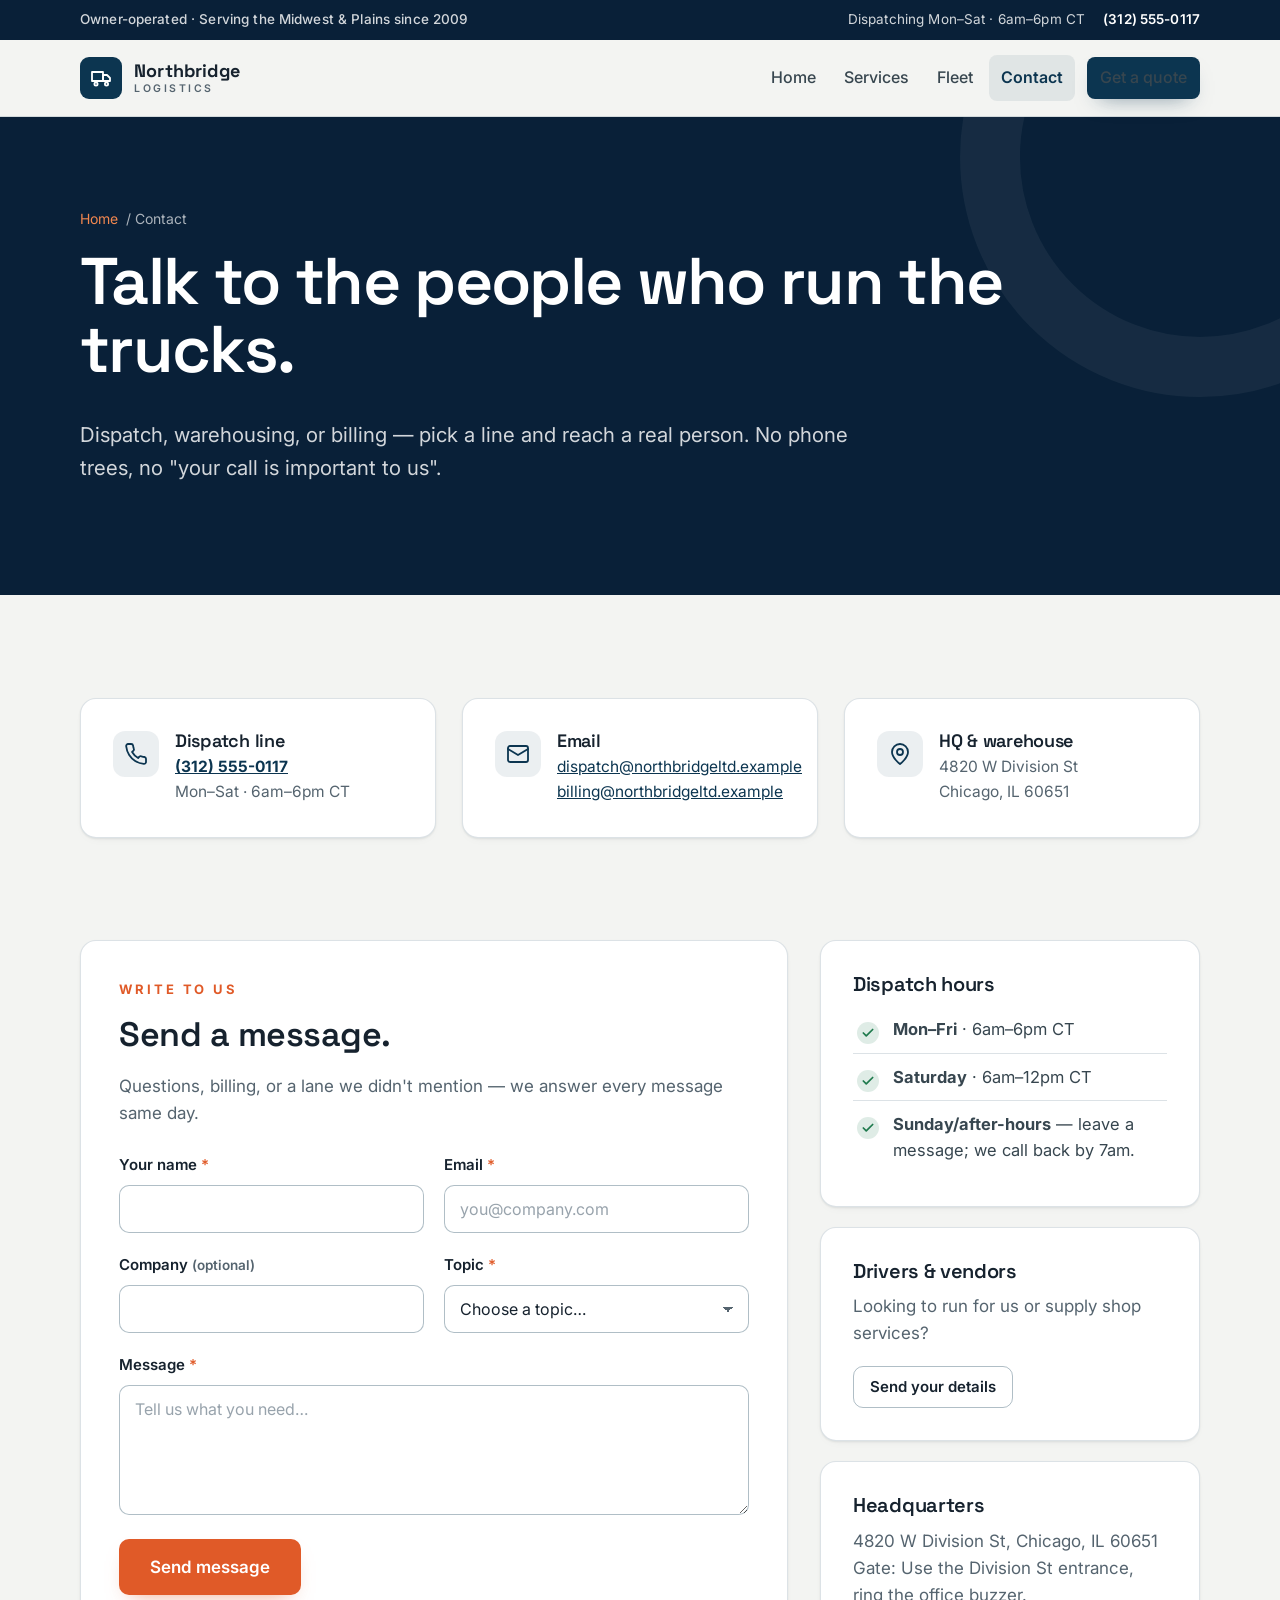
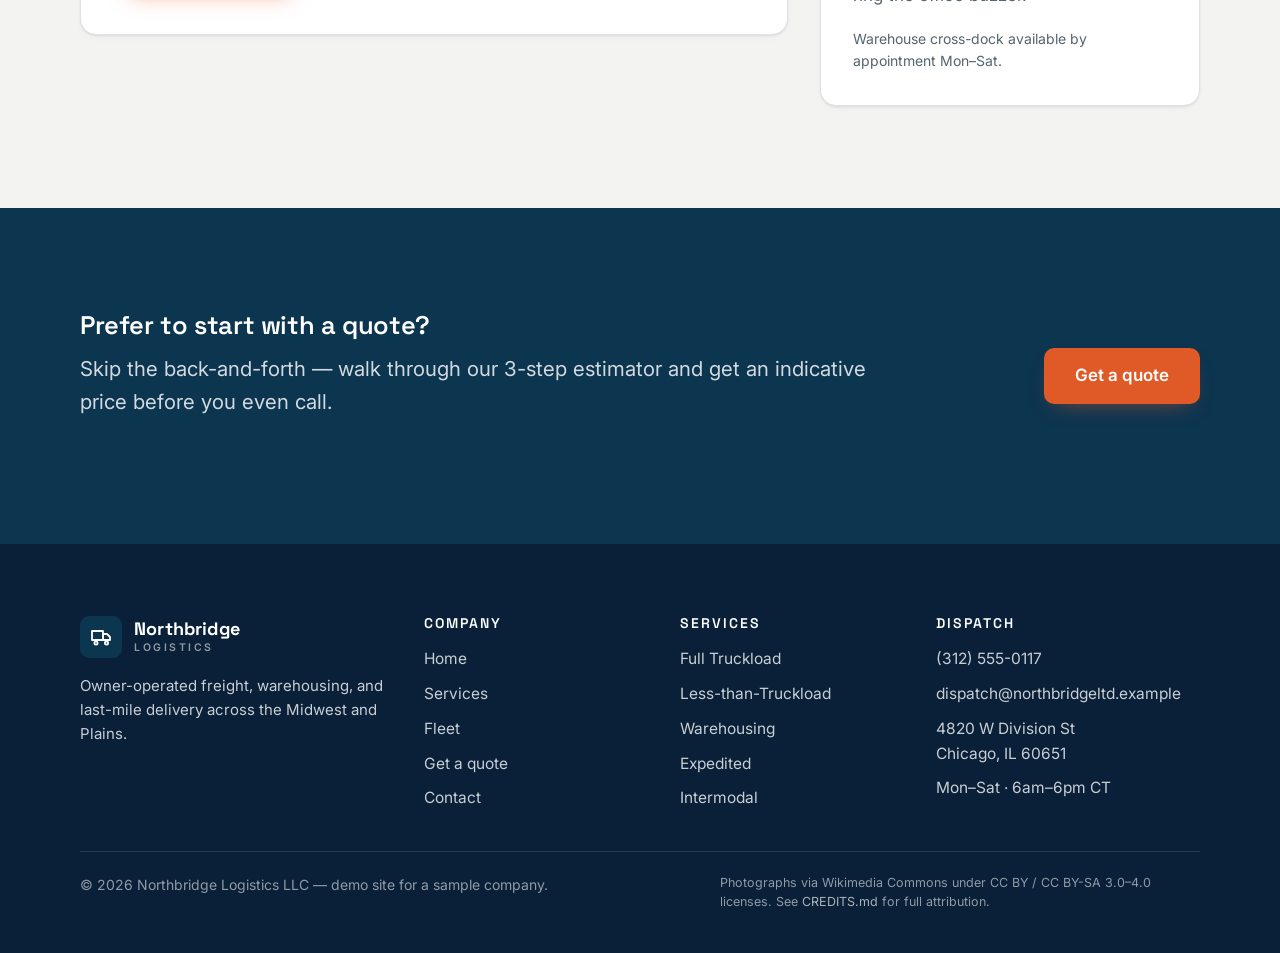
==== contact.html @ e2fc0018 "first commit" ====
<!DOCTYPE html>
<html lang="en">
<head>
  <meta charset="UTF-8">
  <meta name="viewport" content="width=device-width, initial-scale=1">
  <title>Contact — Northbridge Logistics</title>
  <meta name="description" content="Contact Northbridge Logistics dispatch, the Chicago warehouse, or the office. Real answers during dispatch hours, Mon–Sat 6am–6pm CT.">
  <link rel="preconnect" href="https://fonts.googleapis.com">
  <link rel="preconnect" href="https://fonts.gstatic.com" crossorigin>
  <link href="https://fonts.googleapis.com/css2?family=Inter:wght@400;500;600;700&family=Space+Grotesk:wght@500;600;700&display=swap" rel="stylesheet">
  <link rel="stylesheet" href="assets/styles.css">
</head>
<body>
  <a class="skip-link" href="#main">Skip to content</a>

  <div class="topbar">
    <div class="container">
      <p class="topbar-note">Owner-operated · Serving the Midwest &amp; Plains since 2009</p>
      <div class="topbar-right">
        <span class="topbar-region">Dispatching Mon–Sat · 6am–6pm CT</span>
        <a class="tel" href="tel:+13125550117">(312) 555-0117</a>
      </div>
    </div>
  </div>

  <header class="site-header">
    <div class="container navbar">
      <a class="brand" href="index.html" aria-label="Northbridge Logistics — home">
        <span class="brand-mark" aria-hidden="true">
          <svg width="24" height="24" viewBox="0 0 24 24" fill="none" stroke="currentColor" stroke-width="1.8" stroke-linecap="round" stroke-linejoin="round"><path d="M3 6h11v9H3z"/><path d="M14 9h4l3 3v3h-7z"/><circle cx="7" cy="18" r="1.6"/><circle cx="17.5" cy="18" r="1.6"/></svg>
        </span>
        <span class="brand-name">Northbridge<span class="brand-sub">Logistics</span></span>
      </a>
      <nav id="nav-links" class="nav-links" aria-label="Primary">
        <a href="index.html">Home</a>
        <a href="services.html">Services</a>
        <a href="fleet.html">Fleet</a>
        <a href="contact.html" aria-current="page">Contact</a>
        <a class="btn btn-primary btn-sm nav-cta" href="quote.html">Get a quote</a>
      </nav>
      <button id="nav-toggle" class="nav-toggle" type="button" aria-expanded="false" aria-controls="nav-links" aria-label="Toggle menu">
        <svg width="22" height="22" viewBox="0 0 24 24" fill="none" stroke="currentColor" stroke-width="2" stroke-linecap="round" aria-hidden="true"><path d="M4 6h16M4 12h16M4 18h16"/></svg>
      </button>
    </div>
  </header>

  <main id="main">
    <section class="page-hero">
      <div class="container">
        <p class="crumb"><a href="index.html">Home</a> / Contact</p>
        <h1 class="display">Talk to the people who run the trucks.</h1>
        <p class="lead">Dispatch, warehousing, or billing — pick a line and reach a real person. No phone trees, no "your call is important to us".</p>
      </div>
    </section>

    <section>
      <div class="container">
        <div class="info-cards" data-reveal>
          <div class="card info-card">
            <span class="ic-icon" aria-hidden="true">
              <svg width="24" height="24" viewBox="0 0 24 24" fill="none" stroke="currentColor" stroke-width="1.8" stroke-linecap="round" stroke-linejoin="round"><path d="M22 16.9v3a2 2 0 0 1-2.2 2 19.8 19.8 0 0 1-8.6-3 19.5 19.5 0 0 1-6-6 19.8 19.8 0 0 1-3-8.6A2 2 0 0 1 4.1 2h3a2 2 0 0 1 2 1.7c.1 1 .4 2 .7 2.9a2 2 0 0 1-.4 2.1L8.1 10a16 16 0 0 0 6 6l1.3-1.3a2 2 0 0 1 2.1-.4c.9.3 1.9.6 2.9.7a2 2 0 0 1 1.6 1.9z"/></svg>
            </span>
            <div>
              <h3>Dispatch line</h3>
              <p><a href="tel:+13125550117" style="font-weight:700">(312) 555-0117</a><br>Mon–Sat · 6am–6pm CT</p>
            </div>
          </div>
          <div class="card info-card">
            <span class="ic-icon" aria-hidden="true">
              <svg width="24" height="24" viewBox="0 0 24 24" fill="none" stroke="currentColor" stroke-width="1.8" stroke-linecap="round" stroke-linejoin="round"><rect x="2" y="4" width="20" height="16" rx="2"/><path d="m22 7-10 6L2 7"/></svg>
            </span>
            <div>
              <h3>Email</h3>
              <p><a href="mailto:dispatch@northbridgeltd.example">dispatch@northbridgeltd.example</a><br><a href="mailto:billing@northbridgeltd.example">billing@northbridgeltd.example</a></p>
            </div>
          </div>
          <div class="card info-card">
            <span class="ic-icon" aria-hidden="true">
              <svg width="24" height="24" viewBox="0 0 24 24" fill="none" stroke="currentColor" stroke-width="1.8" stroke-linecap="round" stroke-linejoin="round"><path d="M20 10c0 6-8 12-8 12S4 16 4 10a8 8 0 0 1 16 0z"/><circle cx="12" cy="10" r="3"/></svg>
            </span>
            <div>
              <h3>HQ &amp; warehouse</h3>
              <p>4820 W Division St<br>Chicago, IL 60651</p>
            </div>
          </div>
        </div>
      </div>
    </section>

    <section style="padding-top:0">
      <div class="container">
        <div class="quote-layout">
          <!-- form -->
          <div class="card" style="padding:clamp(24px,3vw,40px)">
            <div id="contact-form-wrap">
              <p class="eyebrow">Write to us</p>
              <h2 class="display-2" style="font-size:clamp(26px,3vw,34px)">Send a message.</h2>
              <p class="muted" style="margin-bottom:26px">Questions, billing, or a lane we didn't mention — we answer every message same day.</p>
              <form id="contact-form" data-validate novalidate>
                <div class="form-errors-summary" role="status"></div>
                <div class="form-grid">
                  <div class="field">
                    <label for="cf-name">Your name <span class="req" aria-hidden="true">*</span></label>
                    <input id="cf-name" name="name" type="text" autocomplete="name" required data-required>
                    <span class="error-msg">Please enter your name.</span>
                  </div>
                  <div class="field">
                    <label for="cf-email">Email <span class="req" aria-hidden="true">*</span></label>
                    <input id="cf-email" name="email" type="email" autocomplete="email" required data-required placeholder="you@company.com">
                    <span class="error-msg">Enter a valid email address.</span>
                  </div>
                  <div class="field">
                    <label for="cf-company">Company <span class="hint">(optional)</span></label>
                    <input id="cf-company" name="company" type="text" autocomplete="organization">
                  </div>
                  <div class="field">
                    <label for="cf-subject">Topic <span class="req" aria-hidden="true">*</span></label>
                    <select id="cf-subject" name="subject" required data-required>
                      <option value="">Choose a topic…</option>
                      <option>Freight quote or booking</option>
                      <option>Warehousing &amp; storage</option>
                      <option>Billing or invoicing</option>
                      <option>Driver / fleet inquiries</option>
                      <option>Something else</option>
                    </select>
                    <span class="error-msg">Please choose a topic.</span>
                  </div>
                  <div class="field full">
                    <label for="cf-message">Message <span class="req" aria-hidden="true">*</span></label>
                    <textarea id="cf-message" name="message" required data-required minlength="10" placeholder="Tell us what you need…"></textarea>
                    <span class="error-msg">Please add a little more detail (at least 10 characters).</span>
                  </div>
                </div>
                <p style="margin:24px 0 0">
                  <button class="btn btn-accent btn-lg" type="submit">Send message</button>
                </p>
              </form>
            </div>
            <div id="contact-success" class="success-panel" style="display:none">
              <div class="check" aria-hidden="true">
                <svg width="40" height="40" viewBox="0 0 24 24" fill="none">
                  <circle cx="12" cy="12" r="11" fill="#1f7a4d"/>
                  <path d="m7.5 12.5 3 3 6-6.5" stroke="#fff" stroke-width="2.2" stroke-linecap="round" stroke-linejoin="round"/>
                </svg>
              </div>
              <h2 class="display-2">Message received.</h2>
              <p class="lead">Thanks — a real person will reply during dispatch hours, usually within the hour.</p>
              <p><a class="btn btn-primary" href="index.html">Back to home</a></p>
            </div>
          </div>

          <!-- aside -->
          <aside>
            <div class="card" data-reveal>
              <h3 style="font-size:20px">Dispatch hours</h3>
              <ul class="checklist" style="margin-bottom:0">
                <li><strong>Mon–Fri</strong> · 6am–6pm CT</li>
                <li><strong>Saturday</strong> · 6am–12pm CT</li>
                <li><strong>Sunday/after-hours</strong> — leave a message; we call back by 7am.</li>
              </ul>
            </div>
            <div class="card" data-reveal style="--reveal-delay:90ms;margin-top:20px">
              <h3 style="font-size:20px">Drivers &amp; vendors</h3>
              <p class="muted">Looking to run for us or supply shop services?</p>
              <p style="margin-bottom:0"><a class="btn btn-ghost btn-sm" href="mailto:recruiting@northbridgeltd.example">Send your details</a></p>
            </div>
            <div class="card" data-reveal style="--reveal-delay:160ms;margin-top:20px">
              <h3 style="font-size:20px">Headquarters</h3>
              <p class="muted">4820 W Division St, Chicago, IL 60651<br>Gate: Use the Division St entrance, ring the office buzzer.</p>
              <p class="muted" style="margin-bottom:0;font-size:14px">Warehouse cross-dock available by appointment Mon–Sat.</p>
            </div>
          </aside>
        </div>
      </div>
    </section>

    <section class="cta-band">
      <div class="container">
        <div class="cta-inner" data-reveal>
          <div>
            <h2>Prefer to start with a quote?</h2>
            <p class="lead">Skip the back-and-forth — walk through our 3-step estimator and get an indicative price before you even call.</p>
          </div>
          <div class="cta-actions">
            <a class="btn btn-accent btn-lg" href="quote.html">Get a quote</a>
          </div>
        </div>
      </div>
    </section>
  </main>

  <footer class="site-footer">
    <div class="container">
      <div class="footer-grid">
        <div class="footer-col footer-brand">
          <a class="brand" href="index.html" aria-label="Northbridge Logistics — home">
            <span class="brand-mark" aria-hidden="true">
              <svg width="24" height="24" viewBox="0 0 24 24" fill="none" stroke="currentColor" stroke-width="1.8" stroke-linecap="round" stroke-linejoin="round"><path d="M3 6h11v9H3z"/><path d="M14 9h4l3 3v3h-7z"/><circle cx="7" cy="18" r="1.6"/><circle cx="17.5" cy="18" r="1.6"/></svg>
            </span>
            <span class="brand-name">Northbridge<span class="brand-sub">Logistics</span></span>
          </a>
          <p>Owner-operated freight, warehousing, and last-mile delivery across the Midwest and Plains.</p>
        </div>
        <div class="footer-col">
          <h4>Company</h4>
          <ul>
            <li><a href="index.html">Home</a></li>
            <li><a href="services.html">Services</a></li>
            <li><a href="fleet.html">Fleet</a></li>
            <li><a href="quote.html">Get a quote</a></li>
            <li><a href="contact.html">Contact</a></li>
          </ul>
        </div>
        <div class="footer-col">
          <h4>Services</h4>
          <ul>
            <li><a href="services.html#ftl">Full Truckload</a></li>
            <li><a href="services.html#ltl">Less-than-Truckload</a></li>
            <li><a href="services.html#warehousing">Warehousing</a></li>
            <li><a href="services.html#expedited">Expedited</a></li>
            <li><a href="services.html#intermodal">Intermodal</a></li>
          </ul>
        </div>
        <div class="footer-col">
          <h4>Dispatch</h4>
          <ul>
            <li><a href="tel:+13125550117">(312) 555-0117</a></li>
            <li><a href="mailto:dispatch@northbridgeltd.example">dispatch@northbridgeltd.example</a></li>
            <li>4820 W Division St<br>Chicago, IL 60651</li>
            <li>Mon–Sat · 6am–6pm CT</li>
          </ul>
        </div>
      </div>
      <div class="footer-bottom">
        <p>© <span data-year>2026</span> Northbridge Logistics LLC — demo site for a sample company.</p>
        <p class="credit-note">Photographs via Wikimedia Commons under CC BY / CC BY-SA 3.0–4.0 licenses. See <a href="CREDITS.md">CREDITS.md</a> for full attribution.</p>
      </div>
    </div>
  </footer>

  <script src="assets/main.js"></script>
</body>
</html>
---- assets/styles.css ----
/* ============================================================
   NORTHBRIDGE LOGISTICS — design system
   Tokens, base, components, layout, responsive, motion
   ============================================================ */

:root {
  --bg: #f3f4f2;
  --bg-soft: #e9ece8;
  --card: #ffffff;
  --ink: #16222e;
  --ink-soft: #37464f;
  --muted: #55646f;
  --navy: #0c3550;
  --navy-deep: #092038;
  --accent: #e05a28;
  --accent-deep: #bd4a1f;
  --line: rgba(12, 53, 80, 0.14);
  --line-strong: rgba(12, 53, 80, 0.32);
  --ok: #1f7a4d;
  --danger: #b3261e;
  --focus: #f2874f;
  --radius: 10px;
  --radius-lg: 16px;
  --shadow-sm: 0 1px 2px rgba(16, 32, 44, 0.08), 0 4px 14px -10px rgba(16, 32, 44, 0.18);
  --shadow-lg: 0 2px 6px rgba(16, 32, 44, 0.08), 0 24px 48px -24px rgba(16, 32, 44, 0.35);
  --font-d: "Space Grotesk", "Helvetica Neue", Arial, sans-serif;
  --font-b: "Inter", -apple-system, BlinkMacSystemFont, "Segoe UI", Arial, sans-serif;
  --container: 1200px;
  --gutter: clamp(20px, 4vw, 40px);
  --sec-pad: clamp(56px, 8vw, 112px);
  --ease: cubic-bezier(0.22, 1, 0.36, 1);
}

/* ---------- reset / base ---------- */

*, *::before, *::after { box-sizing: border-box; }

html { scroll-behavior: smooth; }

@media (prefers-reduced-motion: reduce) {
  html { scroll-behavior: auto; }
  *, *::before, *::after {
    animation-duration: 0.001ms !important;
    animation-iteration-count: 1 !important;
    transition-duration: 0.001ms !important;
  }
}

body {
  margin: 0;
  background: var(--bg);
  color: var(--ink);
  font-family: var(--font-b);
  font-size: 17px;
  line-height: 1.6;
  -webkit-font-smoothing: antialiased;
  text-rendering: optimizeLegibility;
}

h1, h2, h3, h4 {
  font-family: var(--font-d);
  line-height: 1.12;
  margin: 0 0 0.55em;
  color: var(--ink);
  font-weight: 600;
  letter-spacing: -0.015em;
}

p { margin: 0 0 1.1em; }
a { color: var(--navy); }
img { max-width: 100%; height: auto; display: block; }

:focus-visible {
  outline: 3px solid var(--focus);
  outline-offset: 3px;
  border-radius: 4px;
}

::selection { background: var(--navy); color: #fff; }

.container {
  width: 100%;
  max-width: var(--container);
  margin: 0 auto;
  padding-inline: var(--gutter);
}

section { padding-block: var(--sec-pad); }
section[id] { scroll-margin-top: 92px; }

.topbar {
  background: var(--navy-deep);
  color: rgba(255, 255, 255, 0.82);
  font-size: 13.5px;
  letter-spacing: 0.01em;
}
.topbar .container { display: flex; align-items: center; gap: 18px; min-height: 40px; }
.topbar .topbar-note { margin: 0; font-weight: 500; }
.topbar .topbar-right { margin-left: auto; display: flex; gap: 18px; align-items: center; }
.topbar a { color: #fff; text-decoration: none; }
.topbar a:hover, .topbar a:focus-visible { color: var(--focus); }
.topbar .tel { font-weight: 600; }
@media (max-width: 640px) {
  .topbar .topbar-note, .topbar .topbar-region { display: none; }
}

/* ---------- header / nav ---------- */

.site-header {
  position: sticky;
  top: 0;
  z-index: 60;
  background: rgba(243, 244, 242, 0.94);
  backdrop-filter: saturate(1.4) blur(10px);
  border-bottom: 1px solid var(--line);
  transition: box-shadow 0.25s var(--ease);
}
.site-header.scrolled { box-shadow: 0 10px 30px -20px rgba(9, 32, 56, 0.45); }

.navbar { display: flex; align-items: center; gap: 24px; min-height: 76px; }

.brand { display: inline-flex; align-items: center; gap: 12px; text-decoration: none; margin-right: auto; }
.brand-mark {
  width: 42px; height: 42px; flex: none;
  display: grid; place-items: center;
  background: var(--navy); color: #fff; border-radius: 9px;
}
.brand-mark svg { display: block; }
.brand-name { font-family: var(--font-d); font-weight: 700; font-size: 18px; line-height: 1.05; color: var(--ink); letter-spacing: 0.01em; }
.brand-sub { display: block; font-family: var(--font-b); font-size: 10.5px; letter-spacing: 0.24em; text-transform: uppercase; color: var(--muted); font-weight: 600; margin-top: 3px; }

.nav-links { display: flex; align-items: center; gap: 4px; }
.nav-links a {
  color: var(--ink-soft); text-decoration: none; font-weight: 500; font-size: 16px;
  padding: 10px 12px; border-radius: 8px; transition: color 0.18s ease, background 0.18s ease;
}
.nav-links a:hover { color: var(--navy); background: rgba(12, 53, 80, 0.06); }
.nav-links a[aria-current="page"] { color: var(--navy); background: rgba(12, 53, 80, 0.08); font-weight: 600; }

.nav-cta { margin-left: 8px; }

.nav-toggle {
  display: none;
  margin-left: auto;
  width: 46px; height: 46px;
  border: 1px solid var(--line-strong); background: transparent; border-radius: 9px;
  cursor: pointer; color: var(--navy); align-items: center; justify-content: center;
}
.nav-toggle:hover, .nav-toggle:focus-visible { background: rgba(12, 53, 80, 0.06); }

@media (max-width: 900px) {
  .nav-toggle { display: flex; }
  .nav-links {
    position: absolute; top: 100%; left: 0; right: 0;
    flex-direction: column; align-items: stretch; gap: 2px;
    background: var(--bg); border-bottom: 1px solid var(--line);
    padding: 14px var(--gutter) 18px;
    display: none;
  }
  .nav-links.open { display: flex; box-shadow: 0 30px 40px -28px rgba(9, 32, 56, 0.4); }
  .nav-links a { padding: 13px 14px; font-size: 17px; }
  .nav-cta { margin-left: 0; margin-top: 10px; width: 100%; text-align: center; }
}

/* ---------- buttons ---------- */

.btn {
  --pt: 5px;
  display: inline-flex; align-items: center; justify-content: center; gap: 9px;
  min-height: 48px; padding: var(--pt) 24px;
  border-radius: 10px; border: 1px solid transparent;
  font-family: var(--font-b); font-weight: 600; font-size: 16px; line-height: 1.1;
  text-decoration: none; cursor: pointer;
  transition: transform 0.16s ease, background 0.18s ease, border-color 0.18s ease, box-shadow 0.18s ease;
  white-space: nowrap;
}
.btn:active { transform: translateY(1px) scale(0.99); }

.btn-primary { background: var(--navy); color: #fff; box-shadow: 0 10px 22px -12px rgba(12, 53, 80, 0.55); }
.btn-primary:hover, .btn-primary:focus-visible { background: var(--navy-deep); }

.btn-accent { background: var(--accent); color: #fff; box-shadow: 0 10px 22px -12px rgba(224, 90, 40, 0.6); }
.btn-accent:hover, .btn-accent:focus-visible { background: var(--accent-deep); }

.btn-ghost { background: transparent; color: var(--ink); border-color: var(--line-strong); }
.btn-ghost:hover, .btn-ghost:focus-visible { border-color: var(--navy); color: var(--navy); background: rgba(12, 53, 80, 0.04); }

.btn-light-ghost { background: rgba(255, 255, 255, 0.09); color: #fff; border-color: rgba(255, 255, 255, 0.4); }
.btn-light-ghost:hover, .btn-light-ghost:focus-visible { background: rgba(255, 255, 255, 0.18); border-color: #fff; color: #fff; }

.btn-lg { min-height: 56px; padding: 8px 30px; font-size: 17px; }
.btn-sm { min-height: 42px; padding: 4px 16px; font-size: 15px; }

/* ---------- typographic helpers ---------- */

.eyebrow {
  font-family: var(--font-b); font-size: 13px; font-weight: 700;
  letter-spacing: 0.22em; text-transform: uppercase; color: var(--accent);
  margin: 0 0 16px;
}
.lead { font-size: clamp(18px, 1.6vw, 21px); color: var(--ink-soft); max-width: 64ch; }
.muted { color: var(--muted); }

.display {
  font-size: clamp(38px, 5.4vw, 66px);
  font-weight: 600; letter-spacing: -0.025em; line-height: 1.02;
}
.display-2 { font-size: clamp(30px, 3.8vw, 48px); }

.section-head { max-width: 760px; margin-bottom: clamp(36px, 5vw, 56px); }
.section-head.center { margin-inline: auto; text-align: center; }
.section-head.center .lead { margin-inline: auto; }

/* ---------- cards / grids ---------- */

.grid { display: grid; gap: clamp(16px, 2.4vw, 28px); }
.grid-2 { grid-template-columns: repeat(2, minmax(0, 1fr)); }
.grid-3 { grid-template-columns: repeat(3, minmax(0, 1fr)); }
.grid-4 { grid-template-columns: repeat(4, minmax(0, 1fr)); }

.card {
  background: var(--card);
  border: 1px solid var(--line);
  border-radius: var(--radius-lg);
  padding: clamp(22px, 2.6vw, 32px);
  box-shadow: var(--shadow-sm);
}
.card-link { text-decoration: none; color: inherit; display: block; transition: transform 0.22s var(--ease), box-shadow 0.22s var(--ease), border-color 0.22s ease; }
.card-link:hover, .card-link:focus-visible { transform: translateY(-4px); box-shadow: var(--shadow-lg); border-color: var(--line-strong); }
.card-link h3 { color: var(--ink); }

.card-icon {
  width: 52px; height: 52px; border-radius: 12px;
  display: grid; place-items: center;
  background: rgba(12, 53, 80, 0.08); color: var(--navy);
  margin-bottom: 20px;
}
.card-icon.accent { background: rgba(224, 90, 40, 0.12); color: var(--accent-deep); }

.card-media { border-radius: var(--radius-lg) var(--radius-lg) 0 0; overflow: hidden; aspect-ratio: 16 / 9; background: var(--bg-soft); }
.card-media img { width: 100%; height: 100%; object-fit: cover; }
.card-body { padding: 22px 24px 26px; }

/* stat band */

.stats {
  display: grid; grid-template-columns: repeat(4, minmax(0, 1fr)); gap: clamp(20px, 3vw, 40px);
}
.stat .stat-num {
  font-family: var(--font-d); font-weight: 600;
  font-size: clamp(30px, 3.4vw, 46px); line-height: 1;
  letter-spacing: -0.02em; color: #fff; white-space: nowrap;
}
.stat .stat-label { margin-top: 10px; color: rgba(255, 255, 255, 0.72); font-size: 15px; }

.band-dark { background: var(--navy-deep); color: rgba(255, 255, 255, 0.86); }
.band-dark .display, .band-dark h2, .band-dark h3 { color: #fff; }
.band-dark .lead, .band-dark .muted { color: rgba(255, 255, 255, 0.78); }

.band-navy { background: var(--navy); color: rgba(255, 255, 255, 0.88); }
.band-navy h2, .band-navy h3, .band-navy .display { color: #fff; }
.band-navy .lead { color: rgba(255, 255, 255, 0.78); }

/* split sections */

.split { display: grid; grid-template-columns: minmax(0, 1.05fr) minmax(0, 0.95fr); gap: clamp(28px, 5vw, 72px); align-items: center; }
.split.reverse .split-media { order: -1; }
.split-media { position: relative; }
.split-media img { width: 100%; border-radius: var(--radius-lg); box-shadow: var(--shadow-lg); }
.split-media .tag {
  position: absolute; left: 18px; bottom: 18px;
  background: rgba(9, 32, 56, 0.88); color: #fff;
  font-size: 13px; font-weight: 600; letter-spacing: 0.02em;
  padding: 8px 14px; border-radius: 8px;
}

.checklist { list-style: none; margin: 0 0 26px; padding: 0; }
.checklist li {
  position: relative; padding: 10px 0 10px 40px; border-top: 1px solid var(--line);
  font-size: 16.5px; color: var(--ink-soft);
}
.checklist li::before {
  content: ""; position: absolute; left: 4px; top: 16px;
  width: 22px; height: 22px; border-radius: 50%;
  background: rgba(31, 122, 77, 0.14);
  background-image: url("data:image/svg+xml,%3Csvg xmlns='http://www.w3.org/2000/svg' width='14' height='14' viewBox='0 0 24 24' fill='none' stroke='%231f7a4d' stroke-width='3' stroke-linecap='round' stroke-linejoin='round'%3E%3Cpath d='M20 6 9 17l-5-5'/%3E%3C/svg%3E");
  background-repeat: no-repeat; background-position: center;
}
.checklist li:first-child { border-top: 0; }

/* hero */

.hero {
  position: relative; padding: 0; overflow: hidden;
  background: var(--navy-deep); color: #fff;
}
.hero-media { position: absolute; inset: 0; }
.hero-media img { width: 100%; height: 100%; object-fit: cover; object-position: center 62%; }
.hero-media::after {
  content: ""; position: absolute; inset: 0;
  background: linear-gradient(100deg, rgba(9, 32, 56, 0.93) 0%, rgba(9, 32, 56, 0.78) 38%, rgba(9, 32, 56, 0.28) 78%, rgba(9, 32, 56, 0.28) 100%);
}
.hero-inner {
  position: relative; z-index: 2;
  padding-block: clamp(72px, 11vw, 148px);
  max-width: 720px;
}
.hero .eyebrow { color: var(--focus); }
.hero h1 { color: #fff; }
.hero .lead { color: rgba(255, 255, 255, 0.85); }
.hero-actions { display: flex; flex-wrap: wrap; gap: 14px; margin: 30px 0 40px; }
.hero-trust { display: flex; flex-wrap: wrap; gap: 10px 26px; color: rgba(255, 255, 255, 0.82); font-size: 15px; }
.hero-trust span { display: inline-flex; align-items: center; gap: 8px; }
.hero-trust strong { color: #fff; font-family: var(--font-d); }

/* page hero (subpages) */

.page-hero { background: var(--navy-deep); color: #fff; padding-block: clamp(56px, 7vw, 88px); position: relative; overflow: hidden; }
.page-hero h1 { color: #fff; }
.page-hero .lead { color: rgba(255, 255, 255, 0.82); max-width: 60ch; }
.page-hero .crumb { display: inline-flex; gap: 8px; color: rgba(255, 255, 255, 0.66); font-size: 14px; margin-bottom: 18px; }
.page-hero .crumb a { color: var(--focus); text-decoration: none; }
.page-hero .crumb a:hover { text-decoration: underline; }
.page-hero::after {
  content: ""; position: absolute; right: -160px; top: -200px; width: 480px; height: 480px;
  border-radius: 50%; border: 60px solid rgba(255, 255, 255, 0.05); pointer-events: none;
}

/* numbered steps */

.steps { display: grid; grid-template-columns: repeat(4, minmax(0, 1fr)); gap: clamp(18px, 3vw, 32px); counter-reset: step; }
.step { position: relative; padding-top: 58px; }
.step::before {
  counter-increment: step; content: "0" counter(step);
  position: absolute; top: 0; left: 0;
  font-family: var(--font-d); font-size: 42px; font-weight: 600; line-height: 1;
  color: var(--line-strong);
}
.step h3 { font-size: 21px; }
.step p { color: var(--muted); font-size: 16px; }

/* timeline / process */

.timeline { display: grid; gap: 0; max-width: 820px; }
.timeline-item { display: grid; grid-template-columns: 84px minmax(0, 1fr); gap: 24px; padding: 26px 0; border-top: 1px solid var(--line); }
.timeline-item:first-child { border-top: 0; }
.timeline-num { font-family: var(--font-d); font-size: 20px; font-weight: 600; color: var(--accent); padding-top: 2px; }
.timeline-item h3 { font-size: 22px; margin-bottom: 6px; }
.timeline-item p { color: var(--muted); margin: 0; max-width: 60ch; }

/* tags / chips */

.chip {
  display: inline-flex; align-items: center; gap: 6px;
  font-size: 13.5px; font-weight: 600; color: var(--navy);
  background: rgba(12, 53, 80, 0.08); border-radius: 999px; padding: 6px 13px;
}
.chip.accent { color: var(--accent-deep); background: rgba(224, 90, 40, 0.1); }
.chip-row { display: flex; flex-wrap: wrap; gap: 8px; }

/* feature lists in service blocks */

.feature-list { list-style: none; margin: 18px 0 0; padding: 0; display: grid; gap: 10px; }
.feature-list li { display: flex; gap: 10px; align-items: flex-start; font-size: 16px; color: var(--ink-soft); }
.feature-list svg { flex: none; margin-top: 3px; color: var(--ok); }

/* fleet cards */

.fleet-card { border-radius: var(--radius-lg); overflow: hidden; background: var(--card); border: 1px solid var(--line); box-shadow: var(--shadow-sm); }
.fleet-media { aspect-ratio: 16 / 10; overflow: hidden; background: var(--bg-soft); }
.fleet-media img { width: 100%; height: 100%; object-fit: cover; transition: transform 0.5s var(--ease); }
.fleet-card:hover .fleet-media img { transform: scale(1.04); }
.fleet-body { padding: 24px; }
.fleet-body h3 { font-size: 22px; }
.fleet-specs { display: grid; grid-template-columns: repeat(3, minmax(0, 1fr)); gap: 10px; margin-top: 18px; }
.fleet-spec { background: var(--bg); border-radius: 10px; padding: 12px 14px; }
.fleet-spec .num { font-family: var(--font-d); font-weight: 600; font-size: 19px; color: var(--navy); display: block; line-height: 1.1; white-space: nowrap; }
.fleet-spec .cap { font-size: 12.5px; color: var(--muted); display: block; margin-top: 3px; }

/* coverage map (svg schematic) */

.coverage { display: grid; grid-template-columns: minmax(0, 1fr) minmax(0, 1fr); gap: clamp(28px, 5vw, 64px); align-items: center; }
.coverage .lanes { columns: 2; column-gap: 32px; }
.coverage .lanes h3 { font-size: 16px; text-transform: uppercase; letter-spacing: 0.1em; color: var(--muted); margin: 18px 0 10px; }
.coverage .lanes ul { list-style: none; margin: 0; padding: 0; break-inside: avoid; }
.coverage .lanes li { padding: 5px 0 5px 20px; position: relative; font-size: 15.5px; color: var(--ink-soft); }
.coverage .lanes li::before { content: ""; position: absolute; left: 0; top: 13px; width: 10px; height: 10px; border-radius: 50%; background: var(--accent); }

/* testimonial */

.testimonial { max-width: 860px; margin: 0 auto; text-align: center; }
.testimonial blockquote {
  font-family: var(--font-d); font-weight: 500; font-size: clamp(22px, 3vw, 32px); line-height: 1.3;
  letter-spacing: -0.01em; color: #fff; margin: 0 0 26px; quotes: "\201C" "\201D";
}
.testimonial blockquote::before, .testimonial blockquote::after { color: var(--focus); }
.testimonial .who { color: rgba(255, 255, 255, 0.7); font-size: 15px; }
.testimonial .who strong { color: #fff; }

/* CTA band */

.cta-band { position: relative; overflow: hidden; background: var(--navy); color: #fff; }
.cta-band h2 { color: #fff; }
.cta-band .lead { color: rgba(255, 255, 255, 0.82); }
.cta-inner { display: grid; grid-template-columns: minmax(0, 1.2fr) auto; gap: 28px; align-items: center; }
.cta-actions { display: flex; flex-wrap: wrap; gap: 14px; justify-content: flex-end; }

/* footer */

.site-footer { background: var(--navy-deep); color: rgba(255, 255, 255, 0.78); padding-block: clamp(48px, 6vw, 72px) 28px; }
.site-footer a { color: rgba(255, 255, 255, 0.78); text-decoration: none; }
.site-footer a:hover, .site-footer a:focus-visible { color: #fff; }
.footer-grid { display: grid; grid-template-columns: 1.4fr 1fr 1fr 1.2fr; gap: 36px; padding-bottom: 40px; border-bottom: 1px solid rgba(255, 255, 255, 0.12); }
.footer-col h4 { color: #fff; font-size: 14px; text-transform: uppercase; letter-spacing: 0.14em; margin-bottom: 16px; }
.footer-col ul { list-style: none; margin: 0; padding: 0; display: grid; gap: 10px; font-size: 15.5px; }
.footer-brand .brand-name { color: #fff; }
.footer-brand .brand-sub { color: rgba(255, 255, 255, 0.55); }
.footer-brand p { font-size: 15px; margin: 16px 0 0; max-width: 34ch; }
.footer-bottom { display: flex; flex-wrap: wrap; gap: 12px 28px; justify-content: space-between; padding-top: 22px; font-size: 14px; color: rgba(255, 255, 255, 0.55); }
.footer-bottom a { color: rgba(255, 255, 255, 0.65); }
.footer-bottom .credit-note { max-width: 60ch; font-size: 12.5px; line-height: 1.5; }

/* forms */

.form-grid { display: grid; grid-template-columns: repeat(2, minmax(0, 1fr)); gap: 20px; }
.field { display: grid; gap: 8px; }
.field.full { grid-column: 1 / -1; }
.field label { font-weight: 600; font-size: 15px; color: var(--ink); }
.field .req { color: var(--accent); }
.field .hint { font-size: 13.5px; color: var(--muted); }
.field input, .field select, .field textarea {
  font-family: var(--font-b); font-size: 16px; color: var(--ink);
  width: 100%; padding: 13px 15px;
  border: 1.5px solid var(--line-strong); border-radius: 10px; background: var(--card);
  transition: border-color 0.18s ease, box-shadow 0.18s ease;
}
.field input::placeholder, .field textarea::placeholder { color: #98a3ac; }
.field input:focus, .field select:focus, .field textarea:focus {
  border-color: var(--navy); box-shadow: 0 0 0 3px rgba(12, 53, 80, 0.14); outline: none;
}
.field select { appearance: none; background-image: linear-gradient(45deg, transparent 50%, var(--muted) 50%), linear-gradient(135deg, var(--muted) 50%, transparent 50%); background-position: calc(100% - 20px) 50%, calc(100% - 15px) 50%; background-size: 5px 5px; background-repeat: no-repeat; }
.field textarea { min-height: 130px; resize: vertical; }
.field .error-msg { display: none; font-size: 14px; color: var(--danger); font-weight: 500; }
.field.invalid input, .field.invalid select, .field.invalid textarea { border-color: var(--danger); }
.field.invalid .error-msg { display: block; }
.form-errors-summary {
  display: none; background: rgba(179, 38, 30, 0.08); border: 1px solid rgba(179, 38, 30, 0.35);
  color: var(--danger); border-radius: 10px; padding: 14px 18px; margin-bottom: 20px; font-size: 15px;
}
.form-errors-summary.show { display: block; }
.form-errors-summary a { color: var(--danger); font-weight: 600; }

.radio-group { display: grid; grid-template-columns: repeat(2, minmax(0, 1fr)); gap: 12px; }
.radio-card { position: relative; }
.radio-card input { position: absolute; opacity: 0; width: 100%; height: 100%; margin: 0; cursor: pointer; }
.radio-card .rc-label {
  border: 1.5px solid var(--line-strong); border-radius: 12px; padding: 16px 18px;
  display: grid; gap: 4px; transition: border-color 0.18s ease, background 0.18s ease;
  cursor: pointer;
}
.radio-card .rc-label strong { font-family: var(--font-d); font-size: 17px; }
.radio-card .rc-label span { font-size: 14px; color: var(--muted); }
.radio-card input:focus-visible + .rc-label { outline: 3px solid var(--focus); outline-offset: 2px; }
.radio-card input:checked + .rc-label { border-color: var(--navy); background: rgba(12, 53, 80, 0.06); }
.radio-card input:checked + .rc-label strong { color: var(--navy); }

.quote-layout { display: grid; grid-template-columns: minmax(0, 1fr) 380px; gap: clamp(20px, 3vw, 32px); align-items: start; }
@media (max-width: 960px) { .quote-layout { grid-template-columns: 1fr; } }

/* wizard */

.wizard-head { display: flex; gap: 12px; margin-bottom: 30px; flex-wrap: wrap; }
.wizard-step { flex: 1; min-width: 140px; display: flex; gap: 10px; align-items: center; padding: 12px 16px; border-radius: 12px; border: 1.5px solid var(--line); background: rgba(255,255,255,0.6); }
.wizard-step .ws-num { width: 30px; height: 30px; border-radius: 50%; display: grid; place-items: center; font-family: var(--font-d); font-weight: 700; font-size: 15px; background: var(--line); color: var(--muted); }
.wizard-step .ws-label { font-weight: 600; font-size: 14.5px; color: var(--muted); }
.wizard-step.active { border-color: var(--navy); background: #fff; }
.wizard-step.active .ws-num { background: var(--navy); color: #fff; }
.wizard-step.active .ws-label { color: var(--ink); }
.wizard-step.done .ws-num { background: var(--ok); color: #fff; }
.wizard-pane { display: none; }
.wizard-pane.active { display: block; }
.wizard-nav { display: flex; justify-content: space-between; gap: 14px; margin-top: 28px; flex-wrap: wrap; }

.quote-summary-rows { border: 1px solid var(--line); border-radius: 12px; overflow: hidden; margin-bottom: 22px; }
.qs-row { display: flex; justify-content: space-between; gap: 18px; padding: 13px 18px; border-top: 1px solid var(--line); font-size: 15.5px; }
.qs-row:first-child { border-top: 0; }
.qs-row span { color: var(--muted); }
.qs-row strong { color: var(--ink); text-align: right; }
.quote-price { background: var(--navy); color: #fff; border-radius: 14px; padding: 22px 26px; display: flex; align-items: center; justify-content: space-between; gap: 16px; flex-wrap: wrap; margin-bottom: 12px; }
.quote-price span { color: rgba(255, 255, 255, 0.75); font-size: 15px; }
.quote-price strong { font-family: var(--font-d); font-size: 34px; letter-spacing: -0.02em; }
.small-note { font-size: 13.5px; }

.success-panel { display: none; text-align: center; padding: clamp(30px, 6vw, 60px) 20px; }
.success-panel .check {
  width: 84px; height: 84px; margin: 0 auto 24px; border-radius: 50%;
  background: rgba(31, 122, 77, 0.12); display: grid; place-items: center; color: #fff;
}
.success-panel .check svg circle { fill: var(--ok); }
.success-panel h2 { margin-bottom: 12px; }
.success-panel p.lead { margin-inline: auto; }

/* faq accordion */

.accordion { display: grid; gap: 12px; max-width: 860px; }
.accordion-item { border: 1px solid var(--line); border-radius: 12px; background: var(--card); overflow: hidden; }
.accordion-trigger {
  width: 100%; display: flex; align-items: center; justify-content: space-between; gap: 16px;
  background: none; border: 0; cursor: pointer; text-align: left;
  font-family: var(--font-d); font-weight: 600; font-size: 18px; color: var(--ink);
  padding: 18px 22px;
}
.accordion-trigger .chev { flex: none; width: 22px; height: 22px; color: var(--muted); transition: transform 0.22s var(--ease); }
.accordion-item.open .accordion-trigger .chev { transform: rotate(180deg); }
.accordion-panel { display: grid; grid-template-rows: 0fr; transition: grid-template-rows 0.28s var(--ease); }
.accordion-item.open .accordion-panel { grid-template-rows: 1fr; }
.accordion-panel-inner { overflow: hidden; }
.accordion-panel p { margin: 0; padding: 0 22px 22px; color: var(--muted); font-size: 16px; }

/* contact info cards */

.info-cards { display: grid; grid-template-columns: repeat(3, minmax(0, 1fr)); gap: clamp(16px, 2.4vw, 26px); }
.info-card { display: flex; gap: 16px; align-items: flex-start; }
.info-card .ic-icon { flex: none; width: 46px; height: 46px; border-radius: 12px; display: grid; place-items: center; background: rgba(12, 53, 80, 0.08); color: var(--navy); }
.info-card h3 { font-size: 18px; margin-bottom: 4px; }
.info-card p { margin: 0; color: var(--muted); font-size: 15.5px; }

/* reveal motion */

[data-reveal] { opacity: 0; transform: translateY(26px); transition: opacity 0.7s var(--ease), transform 0.7s var(--ease); transition-delay: var(--reveal-delay, 0ms); }
[data-reveal].revealed { opacity: 1; transform: none; }
@media (prefers-reduced-motion: reduce) { [data-reveal] { opacity: 1; transform: none; } }

/* skip link */

.skip-link {
  position: absolute; left: 16px; top: -60px; z-index: 100;
  background: var(--navy); color: #fff; padding: 12px 18px; border-radius: 8px;
  font-weight: 600; text-decoration: none; transition: top 0.2s ease;
}
.skip-link:focus { top: 14px; }

/* responsive */

@media (max-width: 1024px) {
  .grid-4 { grid-template-columns: repeat(2, minmax(0, 1fr)); }
  .grid-3 { grid-template-columns: repeat(2, minmax(0, 1fr)); }
  .steps { grid-template-columns: repeat(2, minmax(0, 1fr)); row-gap: 40px; }
  .coverage { grid-template-columns: 1fr; }
  .footer-grid { grid-template-columns: 1fr 1fr; }
  .cta-inner { grid-template-columns: 1fr; }
  .cta-actions { justify-content: flex-start; }
}

@media (max-width: 768px) {
  .split { grid-template-columns: 1fr; }
  .split.reverse .split-media { order: 0; }
  .stats { grid-template-columns: repeat(2, minmax(0, 1fr)); row-gap: 32px; }
  .info-cards { grid-template-columns: 1fr; }
  .timeline-item { grid-template-columns: 1fr; gap: 8px; }
  .form-grid { grid-template-columns: 1fr; }
  .radio-group { grid-template-columns: 1fr; }
  .fleet-specs { grid-template-columns: repeat(3, minmax(0, 1fr)); }
}

@media (max-width: 560px) {
  .grid-3, .grid-2, .grid-4 { grid-template-columns: 1fr; }
  .stats { grid-template-columns: 1fr 1fr; }
  .steps { grid-template-columns: 1fr; }
  .footer-grid { grid-template-columns: 1fr; }
  .hero-actions .btn { width: 100%; }
  .page-hero h1 { font-size: clamp(30px, 8vw, 38px); }
}
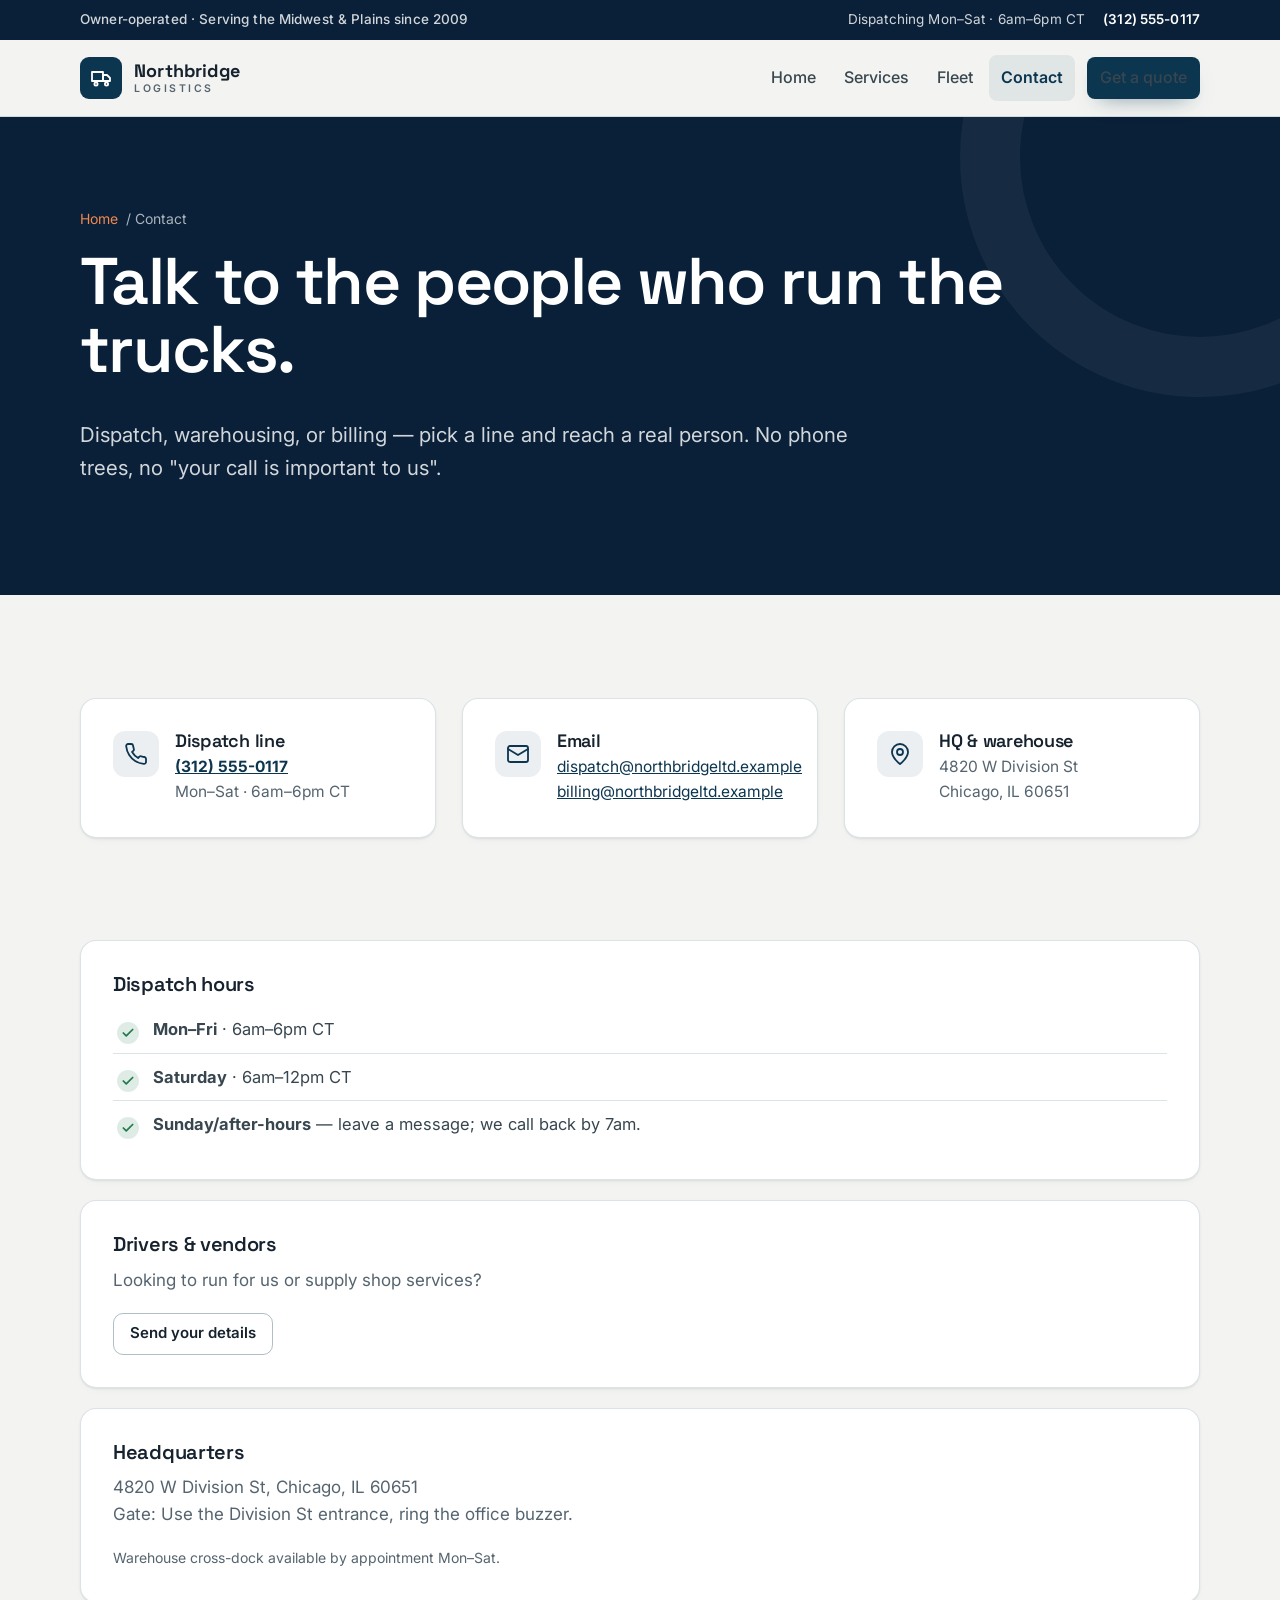
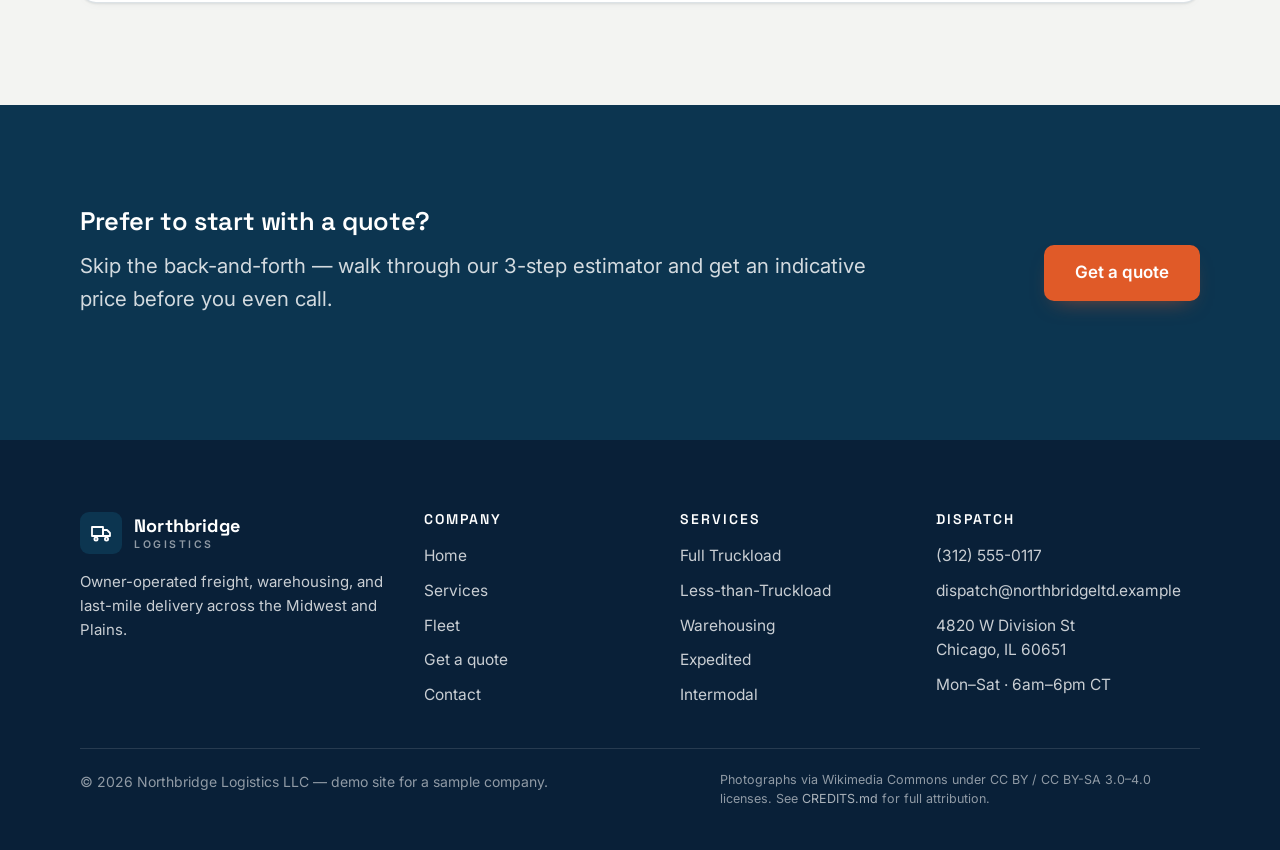
==== commit b29083eb: "remove forms" ====
--- a/contact.html
+++ b/contact.html
@@ -89,69 +89,8 @@
 
     <section style="padding-top:0">
       <div class="container">
-        <div class="quote-layout">
-          <!-- form -->
-          <div class="card" style="padding:clamp(24px,3vw,40px)">
-            <div id="contact-form-wrap">
-              <p class="eyebrow">Write to us</p>
-              <h2 class="display-2" style="font-size:clamp(26px,3vw,34px)">Send a message.</h2>
-              <p class="muted" style="margin-bottom:26px">Questions, billing, or a lane we didn't mention — we answer every message same day.</p>
-              <form id="contact-form" data-validate novalidate>
-                <div class="form-errors-summary" role="status"></div>
-                <div class="form-grid">
-                  <div class="field">
-                    <label for="cf-name">Your name <span class="req" aria-hidden="true">*</span></label>
-                    <input id="cf-name" name="name" type="text" autocomplete="name" required data-required>
-                    <span class="error-msg">Please enter your name.</span>
-                  </div>
-                  <div class="field">
-                    <label for="cf-email">Email <span class="req" aria-hidden="true">*</span></label>
-                    <input id="cf-email" name="email" type="email" autocomplete="email" required data-required placeholder="you@company.com">
-                    <span class="error-msg">Enter a valid email address.</span>
-                  </div>
-                  <div class="field">
-                    <label for="cf-company">Company <span class="hint">(optional)</span></label>
-                    <input id="cf-company" name="company" type="text" autocomplete="organization">
-                  </div>
-                  <div class="field">
-                    <label for="cf-subject">Topic <span class="req" aria-hidden="true">*</span></label>
-                    <select id="cf-subject" name="subject" required data-required>
-                      <option value="">Choose a topic…</option>
-                      <option>Freight quote or booking</option>
-                      <option>Warehousing &amp; storage</option>
-                      <option>Billing or invoicing</option>
-                      <option>Driver / fleet inquiries</option>
-                      <option>Something else</option>
-                    </select>
-                    <span class="error-msg">Please choose a topic.</span>
-                  </div>
-                  <div class="field full">
-                    <label for="cf-message">Message <span class="req" aria-hidden="true">*</span></label>
-                    <textarea id="cf-message" name="message" required data-required minlength="10" placeholder="Tell us what you need…"></textarea>
-                    <span class="error-msg">Please add a little more detail (at least 10 characters).</span>
-                  </div>
-                </div>
-                <p style="margin:24px 0 0">
-                  <button class="btn btn-accent btn-lg" type="submit">Send message</button>
-                </p>
-              </form>
-            </div>
-            <div id="contact-success" class="success-panel" style="display:none">
-              <div class="check" aria-hidden="true">
-                <svg width="40" height="40" viewBox="0 0 24 24" fill="none">
-                  <circle cx="12" cy="12" r="11" fill="#1f7a4d"/>
-                  <path d="m7.5 12.5 3 3 6-6.5" stroke="#fff" stroke-width="2.2" stroke-linecap="round" stroke-linejoin="round"/>
-                </svg>
-              </div>
-              <h2 class="display-2">Message received.</h2>
-              <p class="lead">Thanks — a real person will reply during dispatch hours, usually within the hour.</p>
-              <p><a class="btn btn-primary" href="index.html">Back to home</a></p>
-            </div>
-          </div>
-
-          <!-- aside -->
-          <aside>
-            <div class="card" data-reveal>
+        <aside>
+          <div class="card" data-reveal>
               <h3 style="font-size:20px">Dispatch hours</h3>
               <ul class="checklist" style="margin-bottom:0">
                 <li><strong>Mon–Fri</strong> · 6am–6pm CT</li>
@@ -170,7 +109,6 @@
               <p class="muted" style="margin-bottom:0;font-size:14px">Warehouse cross-dock available by appointment Mon–Sat.</p>
             </div>
           </aside>
-        </div>
       </div>
     </section>
 
